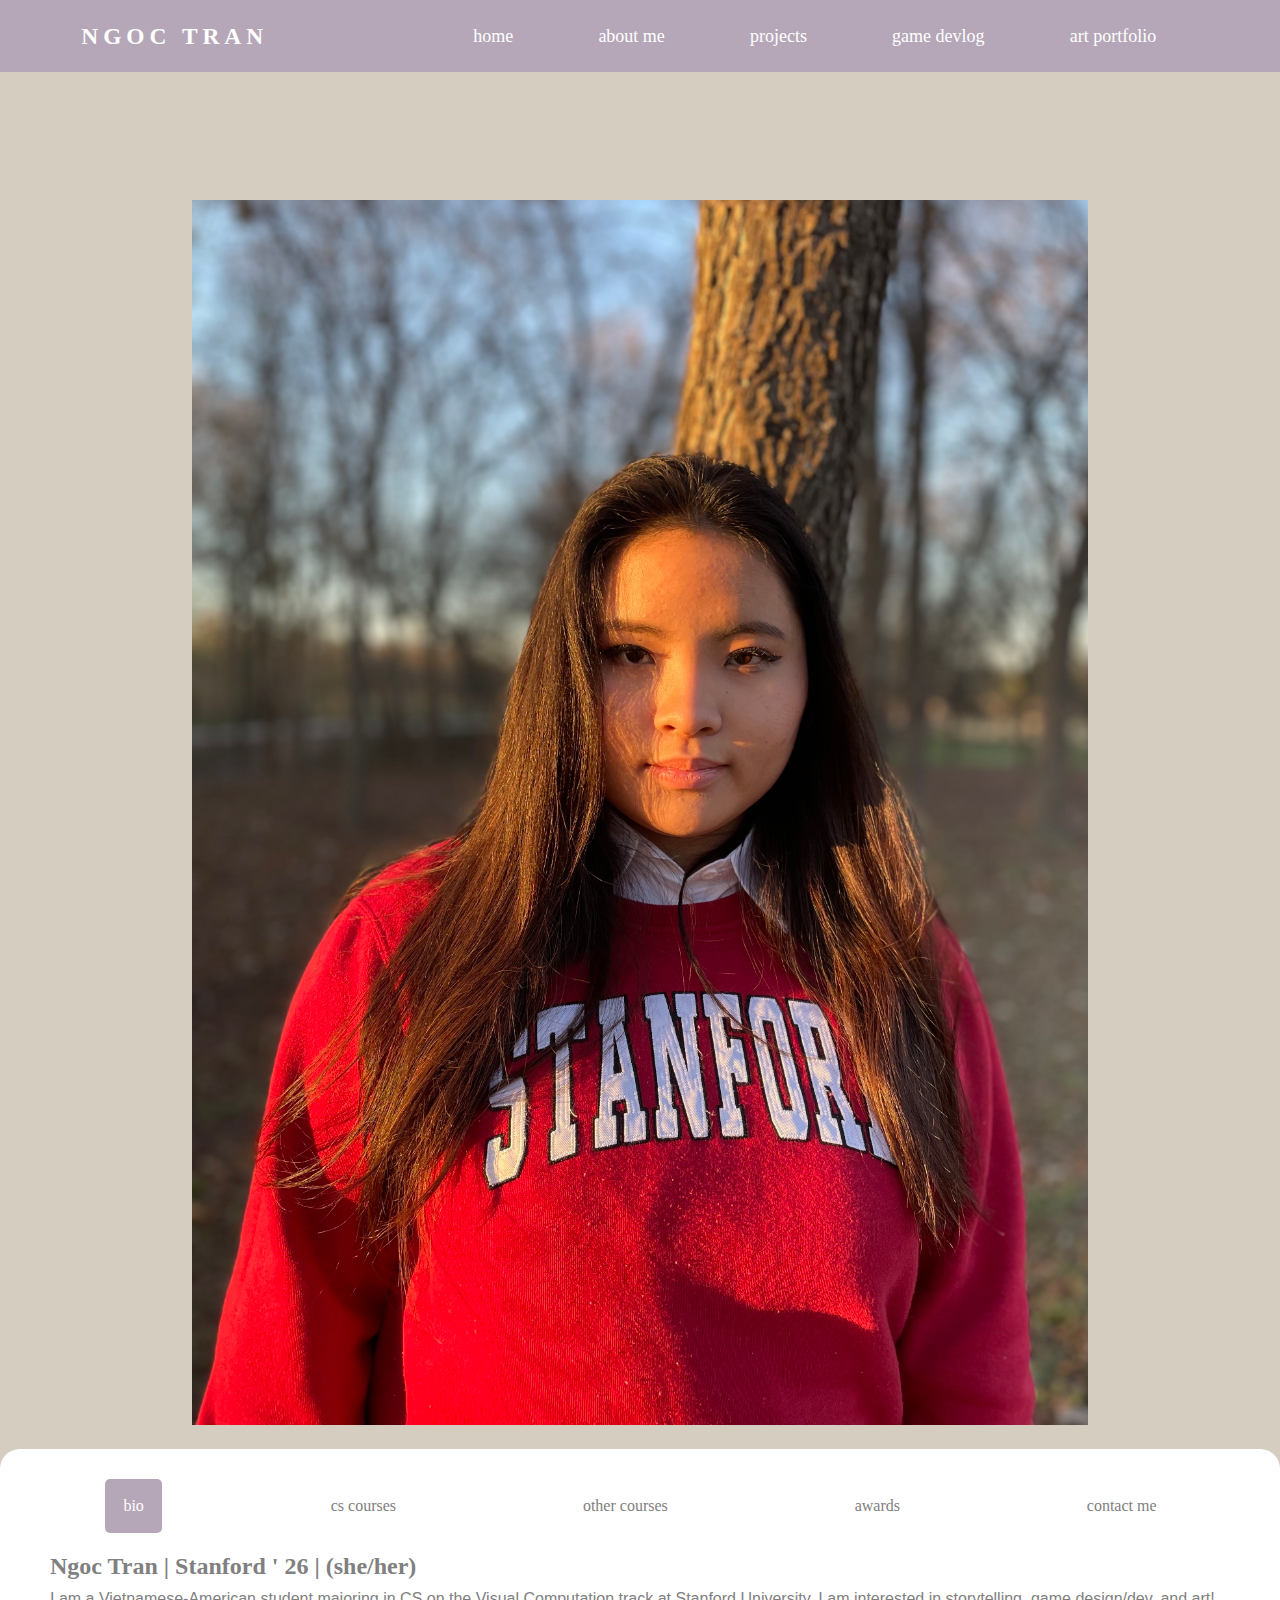
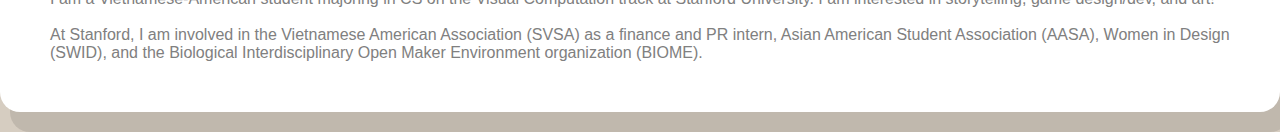
==== about.html @ d8af9728 "hello" ====
<!DOCTYPE html>
<html lang="en">

<head>
    <meta charset="UTF-8">
    <meta http-equiv="X-UA-Compatible" content="IE=edge">
    <meta name="viewport" content="width=device-width, initial-scale=1.0">
    <title>ngoc's personal website - about me</title>
    <link href="https://cdn.jsdelivr.net/npm/bootstrap@5.3.0-alpha1/dist/css/bootstrap.min.css" rel="stylesheet"
        integrity="sha384-GLhlTQ8iRABdZLl6O3oVMWSktQOp6b7In1Zl3/Jr59b6EGGoI1aFkw7cmDA6j6gD" crossorigin="anonymous">
    <link rel="stylesheet" href="nav-style.css">
    <script defer src="https://cdn.jsdelivr.net/npm/bootstrap@5.3.0-alpha1/dist/js/bootstrap.bundle.min.js"
        integrity="sha384-w76AqPfDkMBDXo30jS1Sgez6pr3x5MlQ1ZAGC+nuZB+EYdgRZgiwxhTBTkF7CXvN"
        crossorigin="anonymous"></script>
</head>

<body>
    <nav>
        <div class="logo">
            <h3><a href="index.html">Ngoc Tran</a></h3>
        </div>
        <ul class="nav-links">
            <li><a href="index.html">home</a>
            </li>
            <li><a href="about.html">about me</a>
            </li>
            <li><a href="projects.html">projects</a>
            </li>
            <li><a href="gamedev.html">game devlog</a>
            </li>
            <li><a href="art.html">art portfolio</a>
            </li>
        </ul>
        <div class="burger">
            <div class="line1"></div>
            <div class="line2"></div>
            <div class="line3"></div>
        </div>
    </nav>
    <script src="nav.js"></script>

    <div class="container">
        <div class="row">

            <div class="col">
                <div class="self-photo">
                    <img id="self" src="Images/photo.jpg">
                </div>
            </div>

            <div class="col-lg-8">
                <div class="second-ctn">
                    <div class="tab-box">
                        <button class="tab-btn active">bio</button>
                        <button class="tab-btn">cs courses</button>
                        <button class="tab-btn">other courses</button>
                        <button class="tab-btn">awards</button>
                        <button class="tab-btn">contact me</button>
                    </div>
                    <div class="content-box">
                        <div class="content active">
                            <h2>Ngoc Tran | Stanford ' 26 | (she/her)</h2>
                            <p>
                                I am a Vietnamese-American student majoring in CS on the Visual Computation track at
                                Stanford University. I am interested in storytelling, game design/dev, and
                                art!<br><br>At
                                Stanford, I am involved in the Vietnamese American Association (SVSA) as a finance and
                                PR intern, Asian American Student Association (AASA), Women in Design (SWID), and the
                                Biological Interdisciplinary Open Maker Environment organization (BIOME).
                            </p>
                        </div>
                        <div class="content">
                            <h2>Computer Science Courses</h2>
                            <p>
                                <div class="row">
                                    <div class = col> 
                                        <b>Core:</b><br>
                                        <i>CS106A - Programming Methodology</i><br>
                                        <i>CS106B - Programming Abstractions</i>
                                        <br><br> 
                                        <b>Visual Compuation:</b><br>
                                        <i>N/A</i>
                                        <br><br> 
                                    </div>
                                    <div class = col>
                                        <b>Theory:</b><br>
                                        <i>N/A</i>
                                        <br><br><br>
                                        <b>Electives:</b><br>
                                        <i>N/A</i>
                                        <br><br>
                                    </div>
                                </div>
                            </p>
                        </div>
                        <div class="content">
                            <h2>Other Courses</h2>
                            <p>
                                <div class="row">
                                    <div class = col> 
                                        <b>Math:</b><br>
                                        <i>N/A</i>
                                        <br><br> 
                                        <b>Science:</b><br>
                                        <i>CHEM31M - Chemical Principles</i><br>
                                        <i>PHYSICS41 - Mechanics</i><br>
                                        <br><br>
                                    </div>
                                    <div class = col>
                                        <b>English & Writing:</b><br>
                                        <i>COLLEGE102 - Citizenship in the 21st Century</i><br>
                                        <i>ENGLISH190H - The Graphic Novel</i>
                                        <br><br>
                                        <b>Misc:</b><br>
                                        <i>RELIGST 107 - Buddhism in the Bay Area</i><br>
                                        <i>UAR42 - LSP First Year Seminar</i><br>
                                        <i>ARTSTUDI40SI - Intro to Art in Entertainment</i>
                                    </div>
                                </div>
                            </p>
                        </div>
                        <div class="content">
                            <h2>Awards and Distinctions</h2>
                            <p>
                                Stanford: Leland Scholar<br>
                                The Gates Scholarship: Gates Scholar<br>
                                Questbridge: National College Match Finalist<br>
                                Pflugerville High School: Valedictorian<br>
                                Austin Regional Science Festival: 2nd in Microbiology (2019), 
                                2nd in Plant Sciences (2020), Superintendent Award (2017-2020), 
                                TAWWA/WEAT Excellence in Water (2021)<br>
                            </p>
                        </div>
                        <div class="content">
                            <h2>Contact Me</h2>
                            <p>
                                email: nhtran@stanford.edu
                            </p>
                        </div>
                    </div>
                </div>
            </div>
        </div>
    </div>
    <script>
        const tabs = document.querySelectorAll('.tab-btn');
        const all_content = document.querySelectorAll('.content');

        tabs.forEach((tab, index) => {
            tab.addEventListener('click', (e) => {
                tabs.forEach(tab => { tab.classList.remove('active') });
                tab.classList.add('active');
                all_content.forEach(content => { content.classList.remove('active') });
                all_content[index].classList.add('active');
            })
        })
    </script>
</body>

</html>
---- nav-style.css ----
*{
    margin: 0px;
    padding: 0px;
    font-family: 'Stencil Std', fantasy;
    box-sizing: border-box;
}

body{
    background: #d6cdc1;
    color: #fff;
    overflow-x: hidden;
    position: relative;
}
p{
    font-family: Verdana, sans-serif;
}
b{
    font-family: Verdana, sans-serif;
}
i{
    font-family: Verdana, sans-serif;
}
/* ------------------------- WORK IN PROGRESS CONTENT ------------------------------*/
#wip{
    width: 40%;
}
.row .duck{
    display: flex;
    justify-content: center;
    align-items: center;
}
.row .duck h1{
    color: #422625;
}
/* ------------------------- ABOUT ME PAGE CONTENT ------------------------------*/
.row{
    margin-top: 10%;
}
.content .row{
    margin: 0;
}
.self-photo{
    display: flex;
    position: relative;
    justify-content: center;
    align-items: center;
}
#self{
    width: 100%;
    z-index: 0;
}
.second-ctn{
    background-color: white;
    padding: 30px;
    box-shadow: 10px 20px 0px rgb(0,0,0,.1);
    border-radius: 20px;
    align-self: center;
}
.tab-box{
    width: 100%;
    display:flex;
    justify-content: space-around;
    align-items: center;
    position: relative;
}
.tab-box .tab-btn{
    font-size: 18px;
    color: grey;
    background: none;
    border: none;
    padding: 18px;
    cursor: pointer;
}
.tab-box .tab-btn.active{
    color: white;
    background-color: #b5a7b8;
    border-radius: 5px;
}
.content-box{
    padding: 20px;
}
.content-box .content{
    display: none;
    animation: moving .5s ease;
}
@keyframes moving {
    from{transform: translateX(50px);opacity: 0;}
    to{transform: translateX(0px);opacity: 1;}
}
.content-box .content.active{
    display: block;
}
.content-box .content h2{
    margin-bottom: 10px;
}
.content{
    color: grey;;
}

/* ------------------------- NAV BAR ------------------------------*/
nav{
    display: flex;
    justify-content: space-around;
    align-items: center;
    min-height: 8vh;
    background-color: #b5a7b8;
}
.logo{
    color: white;
    text-transform: uppercase;
    letter-spacing: 5px;
    font-size: 20px;
}
.logo a{
    color: white;
    text-decoration: none;
    margin: none;
}
.logo h3{
     margin:0;
}
.nav-links{
    display: flex;
    justify-content: space-around;
    width: 50%;
    margin: 0;
    z-index: 1;
}
.nav-links li{
    list-style: none;
    text-align: center;
}
.nav-links a{
    color: white;
    text-decoration: none;
    font-size: 18px;
}
.nav-links li a:hover {
    color: #e5d1e8;
}
.burger{
    display: none;
}
.burger div{
    width: 25px;
    height: 3px;
    background-color: white;
    margin: 5px;
}
/* ------------------------- MINIMIZE SCREEN ------------------------------*/
@media screen and (max-width: 1300px){
    .nav-links{
        width: 60%;
    }
    .tab-box .tab-btn{
        font-size: 16px;
    }
    .second-ctn{
        margin-bottom: 20px;
    } 
    .self-photo{
        width: 70%;
        display: block;
        margin-left: auto;
        margin-right: auto;
        margin-bottom: 20px;
    }
}
/* ------------------------- RESPONSIVE DEVICE ------------------------------*/
@media screen and (max-width: 768px){
    .tab-box .tab-btn{
        font-size: 11px;
    }
    .second-ctn{
        box-shadow: none;
        margin-bottom: 20px;
    } 
    .self-photo{
        width: 50%;
        display: block;
        margin-left: auto;
        margin-right: auto;
        margin-bottom: 20px;
    }
    .body{
        overflow: hidden;
    }
    .nav-links{
        position: absolute;
        right: 0px;
        height: 92vh;
        top: 8vh;
        display: none;
        flex-direction: column;
        align-items: center;
        width: 40%;
        padding: 0;
    }
    .nav-links li{
        opacity: 0;

    }
    .burger{
        display: block;
    }
    .nav-active{
        background-color: #9c8fa7;
    }
}
@media screen and (max-width: 300px){
    .tab-box .tab-btn{
        font-size: 5px;
    }
}

.nav-active{
    overflow-x: hidden;
    display: flex;
}
@keyframes navLinkFade{
    from{
        opacity: 0;
    }
    to{
        opacity: 1;
    }
}

.toggle .line1{
    transform: rotate(-45deg) translate(-5px,6px);
}
.toggle .line2{
    opacity: 0;
}
.toggle .line3{
    transform: rotate(45deg) translate(-5px,-6px);
}
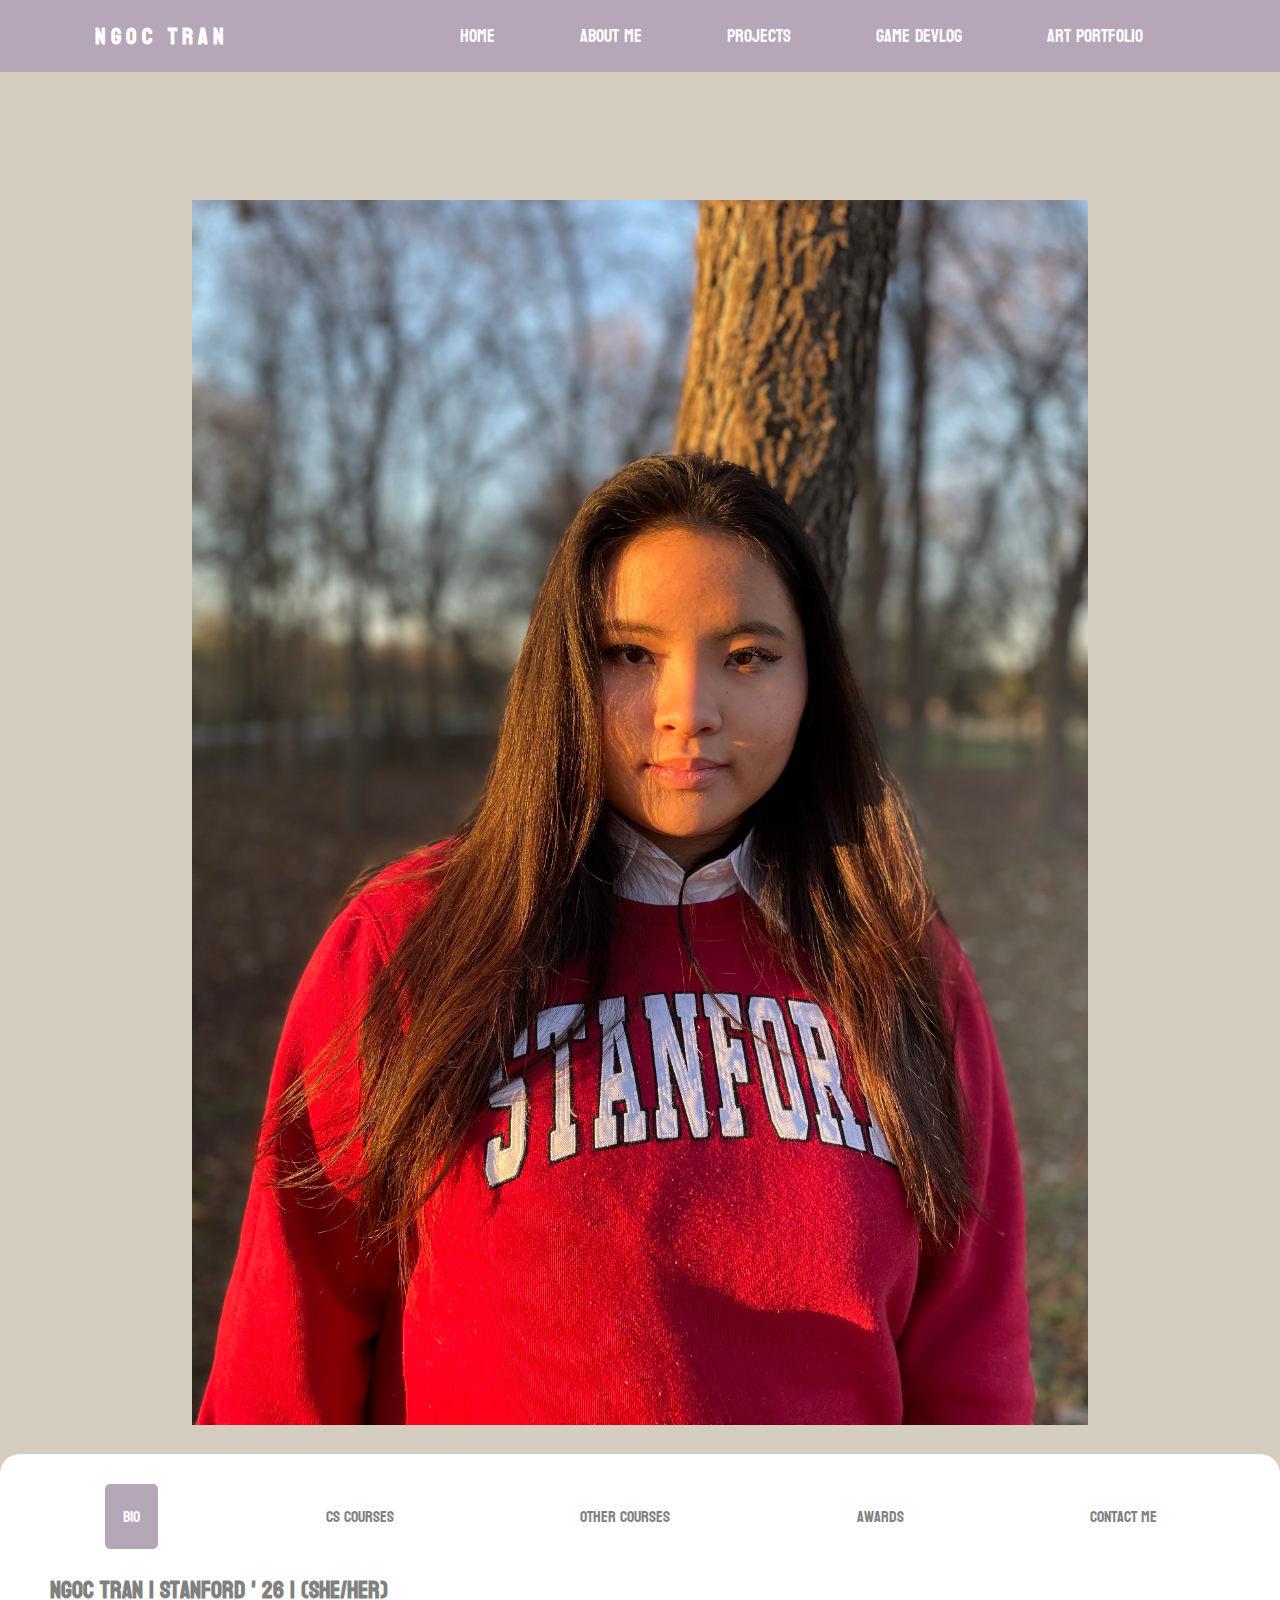
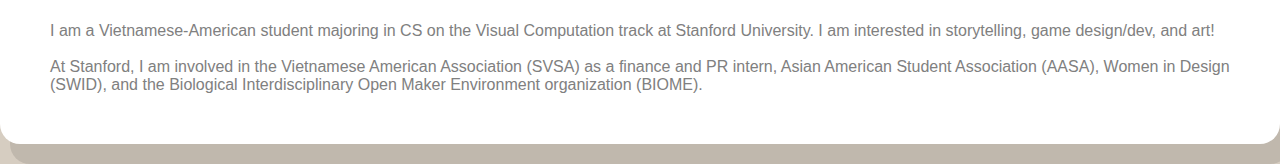
==== commit 9e92154c: "font test" ====
--- a/about.html
+++ b/about.html
@@ -6,6 +6,7 @@
     <meta http-equiv="X-UA-Compatible" content="IE=edge">
     <meta name="viewport" content="width=device-width, initial-scale=1.0">
     <title>ngoc's personal website - about me</title>
+    <link href="https://fonts.googleapis.com/css2?family=Bayon&display=swap" rel="stylesheet">
     <link href="https://cdn.jsdelivr.net/npm/bootstrap@5.3.0-alpha1/dist/css/bootstrap.min.css" rel="stylesheet"
         integrity="sha384-GLhlTQ8iRABdZLl6O3oVMWSktQOp6b7In1Zl3/Jr59b6EGGoI1aFkw7cmDA6j6gD" crossorigin="anonymous">
     <link rel="stylesheet" href="nav-style.css">
--- a/nav-style.css
+++ b/nav-style.css
@@ -1,7 +1,7 @@
 *{
     margin: 0px;
     padding: 0px;
-    font-family: 'Stencil Std', fantasy;
+    font-family: 'Bayon', sans-serif;
     box-sizing: border-box;
 }
 
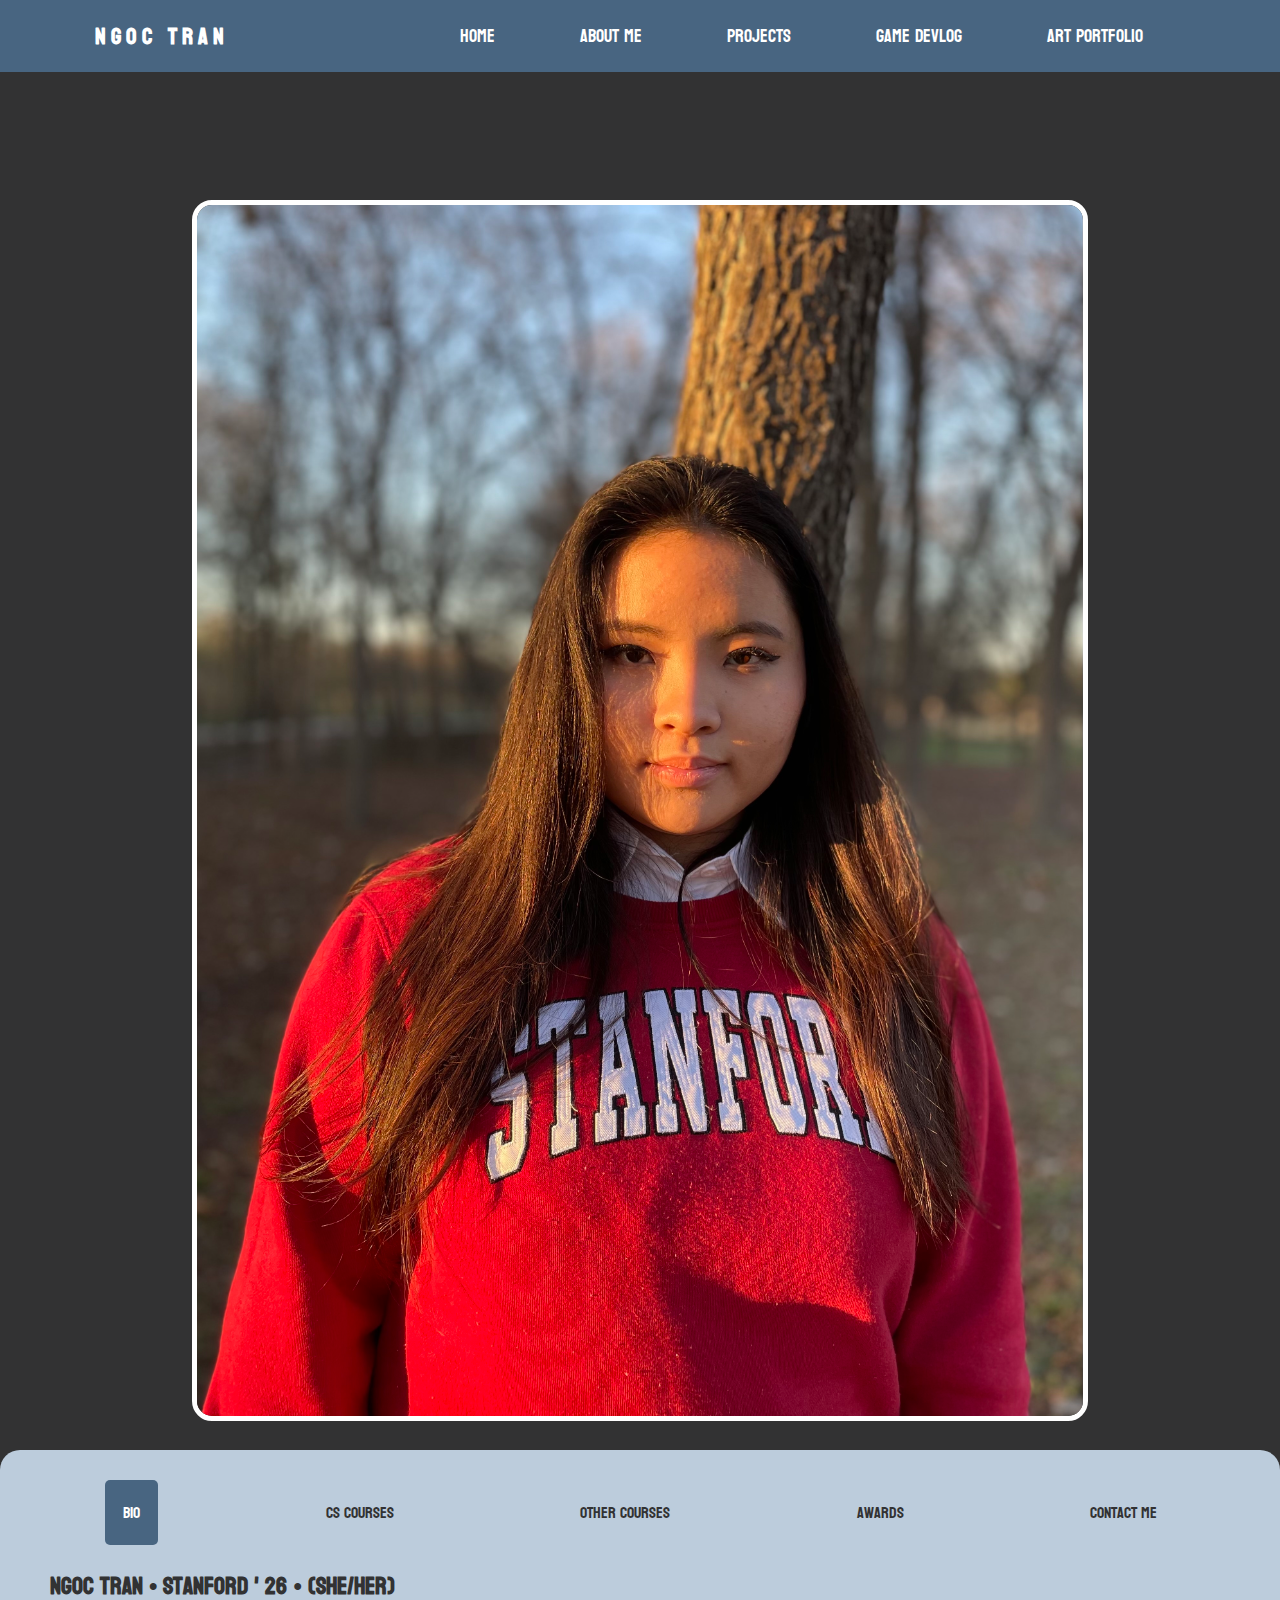
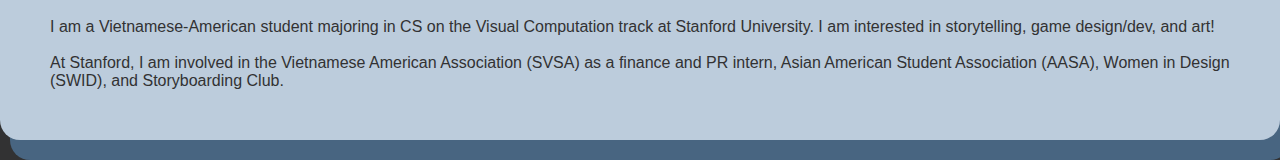
==== commit 3480d151: "style changes" ====
--- a/about.html
+++ b/about.html
@@ -5,7 +5,8 @@
     <meta charset="UTF-8">
     <meta http-equiv="X-UA-Compatible" content="IE=edge">
     <meta name="viewport" content="width=device-width, initial-scale=1.0">
-    <title>ngoc's personal website - about me</title>
+    <title>About Me</title>
+    <link rel="icon" type="image/png" href="Images/favicon-nt.png">
     <link href="https://fonts.googleapis.com/css2?family=Bayon&display=swap" rel="stylesheet">
     <link href="https://cdn.jsdelivr.net/npm/bootstrap@5.3.0-alpha1/dist/css/bootstrap.min.css" rel="stylesheet"
         integrity="sha384-GLhlTQ8iRABdZLl6O3oVMWSktQOp6b7In1Zl3/Jr59b6EGGoI1aFkw7cmDA6j6gD" crossorigin="anonymous">
@@ -60,14 +61,13 @@
                     </div>
                     <div class="content-box">
                         <div class="content active">
-                            <h2>Ngoc Tran | Stanford ' 26 | (she/her)</h2>
+                            <h2>Ngoc Tran • Stanford ' 26 • (she/her)</h2>
                             <p>
                                 I am a Vietnamese-American student majoring in CS on the Visual Computation track at
                                 Stanford University. I am interested in storytelling, game design/dev, and
                                 art!<br><br>At
                                 Stanford, I am involved in the Vietnamese American Association (SVSA) as a finance and
-                                PR intern, Asian American Student Association (AASA), Women in Design (SWID), and the
-                                Biological Interdisciplinary Open Maker Environment organization (BIOME).
+                                PR intern, Asian American Student Association (AASA), Women in Design (SWID), and Storyboarding Club.
                             </p>
                         </div>
                         <div class="content">
@@ -75,19 +75,19 @@
                             <p>
                                 <div class="row">
                                     <div class = col> 
-                                        <b>Core:</b><br>
-                                        <i>CS106A - Programming Methodology</i><br>
-                                        <i>CS106B - Programming Abstractions</i>
+                                        <b>➜ Core</b><br>
+                                        <i><b>CS106A</b>- Programming Methodology</i><br>
+                                        <i><b>CS106B</b> - Programming Abstractions</i>
                                         <br><br> 
-                                        <b>Visual Compuation:</b><br>
+                                        <b>➜ Visual Compuation</b><br>
                                         <i>N/A</i>
                                         <br><br> 
                                     </div>
                                     <div class = col>
-                                        <b>Theory:</b><br>
+                                        <b>➜ Theory</b><br>
                                         <i>N/A</i>
                                         <br><br><br>
-                                        <b>Electives:</b><br>
+                                        <b>➜ Electives</b><br>
                                         <i>N/A</i>
                                         <br><br>
                                     </div>
@@ -99,23 +99,23 @@
                             <p>
                                 <div class="row">
                                     <div class = col> 
-                                        <b>Math:</b><br>
+                                        <b>➜ Math</b><br>
                                         <i>N/A</i>
                                         <br><br> 
-                                        <b>Science:</b><br>
-                                        <i>CHEM31M - Chemical Principles</i><br>
-                                        <i>PHYSICS41 - Mechanics</i><br>
+                                        <b>➜ Science</b><br>
+                                        <i><b>CHEM31M</b> - Chemical Principles</i><br>
+                                        <i><b>PHYSICS41</b> - Mechanics</i><br>
                                         <br><br>
                                     </div>
                                     <div class = col>
-                                        <b>English & Writing:</b><br>
-                                        <i>COLLEGE102 - Citizenship in the 21st Century</i><br>
-                                        <i>ENGLISH190H - The Graphic Novel</i>
+                                        <b>➜ English & Writing:</b><br>
+                                        <i><b>COLLEGE102</b> - Citizenship in the 21st Century</i><br>
+                                        <i><b>ENGLISH190H</b> - The Graphic Novel</i>
                                         <br><br>
-                                        <b>Misc:</b><br>
-                                        <i>RELIGST 107 - Buddhism in the Bay Area</i><br>
-                                        <i>UAR42 - LSP First Year Seminar</i><br>
-                                        <i>ARTSTUDI40SI - Intro to Art in Entertainment</i>
+                                        <b>➜ Misc</b><br>
+                                        <i><b>RELIGST 107</b> - Buddhism in the Bay Area</i><br>
+                                        <i><b>UAR42</b> - LSP First Year Seminar</i><br>
+                                        <i><b>ARTSTUDI40SI</b> - Intro to Art in Entertainment</i>
                                     </div>
                                 </div>
                             </p>
@@ -123,11 +123,11 @@
                         <div class="content">
                             <h2>Awards and Distinctions</h2>
                             <p>
-                                Stanford: Leland Scholar<br>
-                                The Gates Scholarship: Gates Scholar<br>
-                                Questbridge: National College Match Finalist<br>
-                                Pflugerville High School: Valedictorian<br>
-                                Austin Regional Science Festival: 2nd in Microbiology (2019), 
+                                <b>Stanford:</b> Leland Scholar<br>
+                                <b>Bill & Melinda Gates Foundation:</b> Gates Scholar<br>
+                                <b>Questbridge:</b> National College Match Finalist<br>
+                                <b>Pflugerville High School:</b> Valedictorian, 1/463<br>
+                                <b>Austin Regional Science Festival:</b> 2nd in Microbiology (2019), 
                                 2nd in Plant Sciences (2020), Superintendent Award (2017-2020), 
                                 TAWWA/WEAT Excellence in Water (2021)<br>
                             </p>
@@ -135,7 +135,8 @@
                         <div class="content">
                             <h2>Contact Me</h2>
                             <p>
-                                email: nhtran@stanford.edu
+                                email:
+                                <a href="mailto:nhtran@stanford.edu"><i>nhtran@stanford.edu</i></a>
                             </p>
                         </div>
                     </div>
--- a/nav-style.css
+++ b/nav-style.css
@@ -6,7 +6,7 @@
 }
 
 body{
-    background: #d6cdc1;
+    background: #323233;
     color: #fff;
     overflow-x: hidden;
     position: relative;
@@ -30,7 +30,7 @@
     align-items: center;
 }
 .row .duck h1{
-    color: #422625;
+    color: #fff;
 }
 /* ------------------------- ABOUT ME PAGE CONTENT ------------------------------*/
 .row{
@@ -48,13 +48,14 @@
 #self{
     width: 100%;
     z-index: 0;
+    border: 5px solid white;
+    border-radius: 20px;
 }
 .second-ctn{
-    background-color: white;
+    background-color: #BCCCDC;
     padding: 30px;
-    box-shadow: 10px 20px 0px rgb(0,0,0,.1);
+    box-shadow: 10px 20px 0px #486581;
     border-radius: 20px;
-    align-self: center;
 }
 .tab-box{
     width: 100%;
@@ -65,7 +66,7 @@
 }
 .tab-box .tab-btn{
     font-size: 18px;
-    color: grey;
+    color: #323233;
     background: none;
     border: none;
     padding: 18px;
@@ -73,7 +74,7 @@
 }
 .tab-box .tab-btn.active{
     color: white;
-    background-color: #b5a7b8;
+    background-color: #486581;
     border-radius: 5px;
 }
 .content-box{
@@ -94,7 +95,7 @@
     margin-bottom: 10px;
 }
 .content{
-    color: grey;;
+    color: #323233;;
 }
 
 /* ------------------------- NAV BAR ------------------------------*/
@@ -103,7 +104,7 @@
     justify-content: space-around;
     align-items: center;
     min-height: 8vh;
-    background-color: #b5a7b8;
+    background-color: #486581;
 }
 .logo{
     color: white;
@@ -136,7 +137,7 @@
     font-size: 18px;
 }
 .nav-links li a:hover {
-    color: #e5d1e8;
+    color: #BCCCDC;
 }
 .burger{
     display: none;
@@ -204,7 +205,7 @@
         display: block;
     }
     .nav-active{
-        background-color: #9c8fa7;
+        background-color: #486581;
     }
 }
 @media screen and (max-width: 300px){
